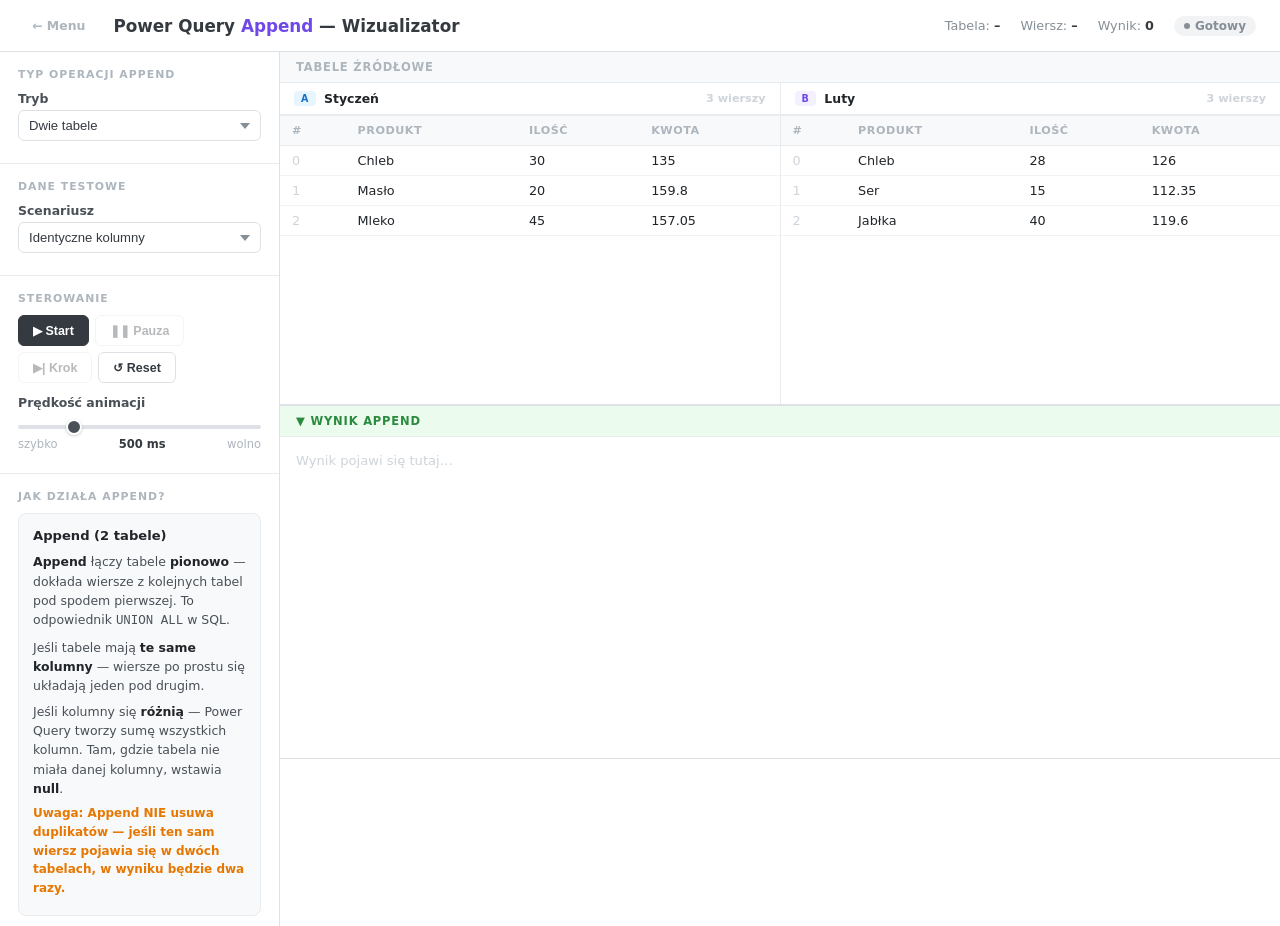
==== append/index.html @ 64590d94 "init" ====
<!DOCTYPE html>
<html lang="pl">
<head>
<meta charset="UTF-8">
<meta name="viewport" content="width=device-width, initial-scale=1.0">
<title>Append — Power Query Wizualizator</title>
<link rel="stylesheet" href="../shared/theme.css">
<link rel="stylesheet" href="append.css">
</head>
<body>

<div class="top-bar">
  <a href="../index.html" class="nav-back">&larr; Menu</a>
  <h1>Power Query <em>Append</em> — Wizualizator</h1>
  <div class="status-group">
    <span>Tabela: <span class="val" id="cntTable">–</span></span>
    <span>Wiersz: <span class="val" id="cntRow">–</span></span>
    <span>Wynik: <span class="val" id="cntResult">0</span></span>
    <span class="status-badge" id="statusBadge"><span class="dot"></span> <span id="statusText">Gotowy</span></span>
  </div>
</div>

<div class="app-layout">

  <aside class="sidebar">

    <div class="sidebar-section">
      <h3>Typ operacji Append</h3>
      <div class="field">
        <label for="appendMode">Tryb</label>
        <select id="appendMode">
          <option value="two" selected>Dwie tabele</option>
          <option value="three">Trzy lub więcej tabel</option>
        </select>
      </div>
    </div>

    <div class="sidebar-section">
      <h3>Dane testowe</h3>
      <div class="field">
        <label for="dataPreset">Scenariusz</label>
        <select id="dataPreset">
          <option value="same">Identyczne kolumny</option>
          <option value="partial">Częściowo różne kolumny</option>
          <option value="different">Zupełnie różne kolumny</option>
        </select>
      </div>
    </div>

    <div class="sidebar-section" id="tableCountSection" style="display:none;">
      <h3>Liczba tabel</h3>
      <div class="table-count-controls">
        <button class="btn" id="btnRemoveTable">−</button>
        <span class="count-label" id="tableCountLabel">3</span>
        <button class="btn" id="btnAddTable">+</button>
        <span style="font-size:0.75rem;color:var(--gray-500);margin-left:6px;">tabel(e)</span>
      </div>
    </div>

    <div class="sidebar-section">
      <h3>Sterowanie</h3>
      <div class="btn-group" style="margin-bottom:12px;">
        <button class="btn primary" id="btnStart">&#9654; Start</button>
        <button class="btn" id="btnPause" disabled>&#10074;&#10074; Pauza</button>
        <button class="btn" id="btnStep" disabled>&#9654;| Krok</button>
        <button class="btn" id="btnReset">&#8634; Reset</button>
      </div>
      <div class="field">
        <label>Prędkość animacji</label>
        <input type="range" id="speedSlider" min="100" max="2000" value="500" step="50">
        <div class="range-label"><span>szybko</span><span class="val" id="speedVal">500 ms</span><span>wolno</span></div>
      </div>
    </div>

    <div class="sidebar-section" style="flex:1;">
      <h3>Jak działa Append?</h3>
      <div class="edu-box" id="eduPanel"></div>
    </div>
  </aside>

  <div class="main-content">

    <div class="sources-area">
      <div class="sources-header">Tabele źródłowe</div>
      <div class="sources-scroll" id="sourcesScroll"></div>
    </div>

    <div class="result-area">
      <div class="result-header">&#9660; Wynik Append</div>
      <div class="result-scroll" id="resultScroll"></div>
    </div>

    <div class="log-area" id="logPanel"></div>
  </div>
</div>

<script src="../shared/engine.js"></script>
<script src="append.js"></script>
</body>
</html>
---- shared/theme.css ----
/* ============================================================
   SHARED THEME — Power Query Visualizers
   ============================================================ */
:root {
  --white: #ffffff;
  --gray-50: #f8f9fa;
  --gray-100: #f1f3f5;
  --gray-200: #e9ecef;
  --gray-300: #dee2e6;
  --gray-400: #ced4da;
  --gray-500: #adb5bd;
  --gray-600: #868e96;
  --gray-700: #495057;
  --gray-800: #343a40;
  --gray-900: #212529;

  --green: #2b8a3e;
  --green-light: #d3f9d8;
  --green-bg: #ebfbee;
  --red: #c92a2a;
  --red-light: #ffe3e3;
  --red-bg: #fff5f5;
  --blue: #1971c2;
  --blue-light: #d0ebff;
  --blue-bg: #e7f5ff;
  --purple: #7048e8;
  --purple-light: #e5dbff;
  --purple-bg: #f3f0ff;
  --orange: #e67700;
  --orange-light: #fff3bf;
  --orange-bg: #fff9db;

  --sidebar-w: 280px;
  --header-h: 52px;
}

* { margin: 0; padding: 0; box-sizing: border-box; }

body {
  font-family: 'Segoe UI', system-ui, -apple-system, sans-serif;
  background: var(--gray-50);
  color: var(--gray-900);
  min-height: 100vh;
  display: flex;
  flex-direction: column;
}

/* ---- TOP BAR ---- */
.top-bar {
  height: var(--header-h);
  background: var(--white);
  border-bottom: 1px solid var(--gray-300);
  display: flex;
  align-items: center;
  padding: 0 24px;
  gap: 16px;
  flex-shrink: 0;
  z-index: 10;
}
.top-bar h1 { font-size: 1.05rem; font-weight: 700; color: var(--gray-800); }
.top-bar h1 em { font-style: normal; }
.top-bar .nav-back {
  display: inline-flex; align-items: center; gap: 4px;
  font-size: 0.78rem; color: var(--gray-500); text-decoration: none;
  font-weight: 600; margin-right: 4px; padding: 4px 8px;
  border-radius: 5px; transition: all 0.12s;
}
.top-bar .nav-back:hover { background: var(--gray-100); color: var(--gray-700); }
.top-bar .status-group {
  margin-left: auto;
  display: flex; gap: 20px; font-size: 0.8rem; color: var(--gray-600); align-items: center;
}
.top-bar .status-group .val { font-weight: 700; color: var(--gray-800); }
.status-badge {
  display: inline-flex; align-items: center; gap: 5px;
  padding: 3px 10px; border-radius: 12px; font-size: 0.75rem; font-weight: 600;
  background: var(--gray-100); color: var(--gray-600);
}
.status-badge.running { background: var(--blue-light); color: var(--blue); }
.status-badge.done    { background: var(--green-light); color: var(--green); }
.status-badge.paused  { background: var(--orange-light); color: var(--orange); }
.status-badge .dot { width: 6px; height: 6px; border-radius: 50%; background: currentColor; }

/* ---- LAYOUT ---- */
.app-layout { display: flex; flex: 1; overflow: hidden; }

/* ---- SIDEBAR ---- */
.sidebar {
  width: var(--sidebar-w); min-width: var(--sidebar-w);
  background: var(--white); border-right: 1px solid var(--gray-300);
  display: flex; flex-direction: column; overflow-y: auto; flex-shrink: 0;
}
.sidebar-section {
  padding: 16px 18px 12px;
  border-bottom: 1px solid var(--gray-200);
}
.sidebar-section:last-child { border-bottom: none; }
.sidebar-section h3 {
  font-size: 0.68rem; text-transform: uppercase; letter-spacing: 1px;
  color: var(--gray-500); margin-bottom: 10px; font-weight: 700;
}

/* ---- FORM FIELDS ---- */
.field { margin-bottom: 10px; }
.field label {
  display: block; font-size: 0.78rem; color: var(--gray-700);
  margin-bottom: 4px; font-weight: 600;
}
.field select, .field input[type=range] { width: 100%; }

select {
  background: var(--white); color: var(--gray-800);
  border: 1px solid var(--gray-300); border-radius: 6px;
  padding: 7px 10px; font-size: 0.82rem; cursor: pointer;
  -webkit-appearance: none; appearance: none;
  background-image: url("data:image/svg+xml,%3Csvg width='10' height='6' xmlns='http://www.w3.org/2000/svg'%3E%3Cpath d='M0 0l5 6 5-6z' fill='%23868e96'/%3E%3C/svg%3E");
  background-repeat: no-repeat; background-position: right 10px center;
}
select:focus { outline: 2px solid var(--blue); outline-offset: -1px; border-color: var(--blue); }
select:hover { border-color: var(--gray-400); }

input[type=range] {
  -webkit-appearance: none; appearance: none;
  height: 4px; border-radius: 2px; background: var(--gray-300); outline: none; margin-top: 6px;
}
input[type=range]::-webkit-slider-thumb {
  -webkit-appearance: none; width: 16px; height: 16px; border-radius: 50%;
  background: var(--gray-700); cursor: pointer;
  border: 2px solid var(--white); box-shadow: 0 1px 3px rgba(0,0,0,0.2);
}
input[type=range]::-webkit-slider-thumb:hover { background: var(--gray-900); }

.range-label { display: flex; justify-content: space-between; margin-top: 4px; }
.range-label span { font-size: 0.72rem; color: var(--gray-500); }
.range-label .val { font-weight: 700; color: var(--gray-800); }

/* ---- BUTTONS ---- */
.btn-group { display: flex; flex-wrap: wrap; gap: 6px; }
.btn {
  padding: 7px 14px; border: 1px solid var(--gray-300); border-radius: 6px;
  background: var(--white); color: var(--gray-800); font-size: 0.78rem; font-weight: 600;
  cursor: pointer; transition: all 0.12s; display: inline-flex; align-items: center; gap: 4px;
}
.btn:hover { background: var(--gray-100); border-color: var(--gray-400); }
.btn:active { background: var(--gray-200); }
.btn:disabled { opacity: 0.35; cursor: default; pointer-events: none; }
.btn.primary { background: var(--gray-800); color: var(--white); border-color: var(--gray-800); }
.btn.primary:hover { background: var(--gray-900); }

/* ---- EDUCATION BOX ---- */
.edu-box {
  background: var(--gray-50); border: 1px solid var(--gray-200); border-radius: 8px;
  padding: 12px 14px; font-size: 0.78rem; line-height: 1.55; color: var(--gray-700);
}
.edu-box h4 { font-size: 0.82rem; font-weight: 700; color: var(--gray-900); margin-bottom: 6px; }
.edu-box p { margin-bottom: 6px; }
.edu-box .dup-note { color: var(--gray-600); font-size: 0.75rem; }
.edu-box .warn-note, .edu-box .warn { color: var(--orange); font-size: 0.75rem; font-weight: 600; }
.edu-box strong { color: var(--gray-900); }

/* ---- MAIN CONTENT ---- */
.main-content {
  flex: 1; display: flex; flex-direction: column; overflow: hidden; min-width: 0;
}

/* ---- DATA TABLES ---- */
.data-table { width: 100%; border-collapse: collapse; font-size: 0.8rem; }
.data-table th {
  position: sticky; top: 0; background: var(--gray-50);
  padding: 8px 12px; text-align: left; font-size: 0.7rem; font-weight: 700;
  text-transform: uppercase; letter-spacing: 0.5px; color: var(--gray-500);
  border-bottom: 1px solid var(--gray-200); z-index: 2;
}
.data-table td {
  padding: 7px 12px; border-bottom: 1px solid var(--gray-100);
  transition: background 0.2s, color 0.2s; font-variant-numeric: tabular-nums;
}
.data-table tbody tr:hover { background: var(--gray-50); }
.data-table tr.processed { color: var(--gray-400); }
.data-table tr.result-new {
  background: var(--green-light) !important;
  animation: rowFlash 0.6s ease-out;
}
.data-table td.null-val { color: var(--gray-400); font-style: italic; }

@keyframes rowFlash {
  0%   { background: var(--green) !important; color: white; }
  100% { background: var(--green-light) !important; color: inherit; }
}

/* ---- LOG PANEL ---- */
.log-area {
  height: 170px; min-height: 80px;
  border-top: 1px solid var(--gray-300); background: var(--white);
  overflow-y: auto; padding: 10px 16px;
  font-family: 'SF Mono', 'Cascadia Code', 'Fira Code', 'Consolas', monospace;
  font-size: 0.75rem; line-height: 1.65; flex-shrink: 0;
}
.log-area .log-line { padding: 1px 0; }
.log-line .step-num { color: var(--gray-400); margin-right: 8px; font-size: 0.7rem; }

/* ---- SCROLLBAR ---- */
::-webkit-scrollbar { width: 5px; height: 5px; }
::-webkit-scrollbar-track { background: transparent; }
::-webkit-scrollbar-thumb { background: var(--gray-300); border-radius: 3px; }
::-webkit-scrollbar-thumb:hover { background: var(--gray-400); }

/* ---- RESPONSIVE ---- */
@media (max-width: 1000px) {
  .sidebar { width: 240px; min-width: 240px; }
}
@media (max-width: 700px) {
  .app-layout { flex-direction: column; }
  .sidebar {
    width: 100%; min-width: auto; max-height: 320px;
    border-right: none; border-bottom: 1px solid var(--gray-300);
  }
}
---- append/append.css ----
/* ============================================================
   APPEND-SPECIFIC STYLES
   ============================================================ */
.top-bar h1 em { color: var(--purple); }

/* Override select focus color to purple for append */
.sidebar select:focus { outline-color: var(--purple); border-color: var(--purple); }

/* Override status badge running color to purple */
.status-badge.running { background: var(--purple-light); color: var(--purple); }

/* ---- Table count controls ---- */
.table-count-controls {
  display: flex; gap: 6px; align-items: center; margin-bottom: 10px;
}
.table-count-controls .btn { padding: 4px 10px; font-size: 0.75rem; }
.table-count-controls .count-label {
  font-size: 0.82rem; font-weight: 700; color: var(--gray-800); min-width: 16px; text-align: center;
}

/* ---- Source tables area (horizontal scroll) ---- */
.sources-area {
  flex: 1; display: flex; flex-direction: column; overflow: hidden; min-height: 0;
}
.sources-header {
  padding: 8px 16px; font-size: 0.72rem; font-weight: 700; text-transform: uppercase;
  letter-spacing: 0.8px; color: var(--gray-500); background: var(--gray-50);
  border-bottom: 1px solid var(--gray-200); flex-shrink: 0;
}
.sources-scroll {
  flex: 1; display: flex; overflow-x: auto; overflow-y: hidden; min-height: 0;
}

.source-panel {
  min-width: 280px; flex: 1; display: flex; flex-direction: column;
  border-right: 1px solid var(--gray-200); overflow: hidden;
}
.source-panel:last-child { border-right: none; }

.source-panel-header {
  padding: 8px 14px; font-size: 0.78rem; font-weight: 700;
  display: flex; align-items: center; gap: 8px;
  border-bottom: 2px solid var(--gray-200); background: var(--white); flex-shrink: 0;
}
.source-panel-header .tag {
  font-size: 0.6rem; padding: 2px 7px; border-radius: 4px;
  font-weight: 700; text-transform: uppercase; letter-spacing: 0.5px;
}
.source-panel-header .tag-a { background: var(--blue-bg); color: var(--blue); }
.source-panel-header .tag-b { background: var(--purple-bg); color: var(--purple); }
.source-panel-header .tag-c { background: var(--orange-bg); color: var(--orange); }
.source-panel-header .tag-extra { background: var(--gray-100); color: var(--gray-600); }

.source-panel-body { flex: 1; overflow-y: auto; background: var(--white); }

/* ---- Result area ---- */
.result-area {
  flex: 1; display: flex; flex-direction: column; overflow: hidden; min-height: 0;
  border-top: 2px solid var(--gray-300);
}
.result-header {
  padding: 8px 16px; font-size: 0.72rem; font-weight: 700; text-transform: uppercase;
  letter-spacing: 0.8px; color: var(--green); background: var(--green-bg);
  border-bottom: 1px solid var(--gray-200); flex-shrink: 0;
}
.result-scroll { flex: 1; overflow-y: auto; background: var(--white); }

/* ---- Append row states ---- */
.data-table tr.active-row   { background: var(--blue-bg) !important; }
.data-table tr.active-row-b { background: var(--purple-bg) !important; }
.data-table tr.active-row-c { background: var(--orange-bg) !important; }
.data-table tr.copied        { background: var(--green-light) !important; animation: rowFlash 0.5s ease-out; }
.data-table td.added-col     { background: var(--orange-bg); }

/* ---- Column badge ---- */
.col-badge {
  display: inline-block; font-size: 0.6rem; padding: 1px 5px; border-radius: 3px;
  margin-left: 4px; font-weight: 600; vertical-align: middle;
}
.col-badge.new    { background: var(--orange-light); color: var(--orange); }
.col-badge.shared { background: var(--green-bg); color: var(--green); }

/* ---- Log colors ---- */
.log-line .copy-action   { color: var(--green); font-weight: 600; }
.log-line .header-action { color: var(--purple); font-weight: 600; }
.log-line .null-action   { color: var(--orange); font-weight: 600; }
.log-line .phase         { color: var(--gray-800); font-weight: 700; }
.log-line .info          { color: var(--gray-600); }

/* ---- Responsive ---- */
@media (max-width: 900px) {
  .source-panel { min-width: 220px; }
}
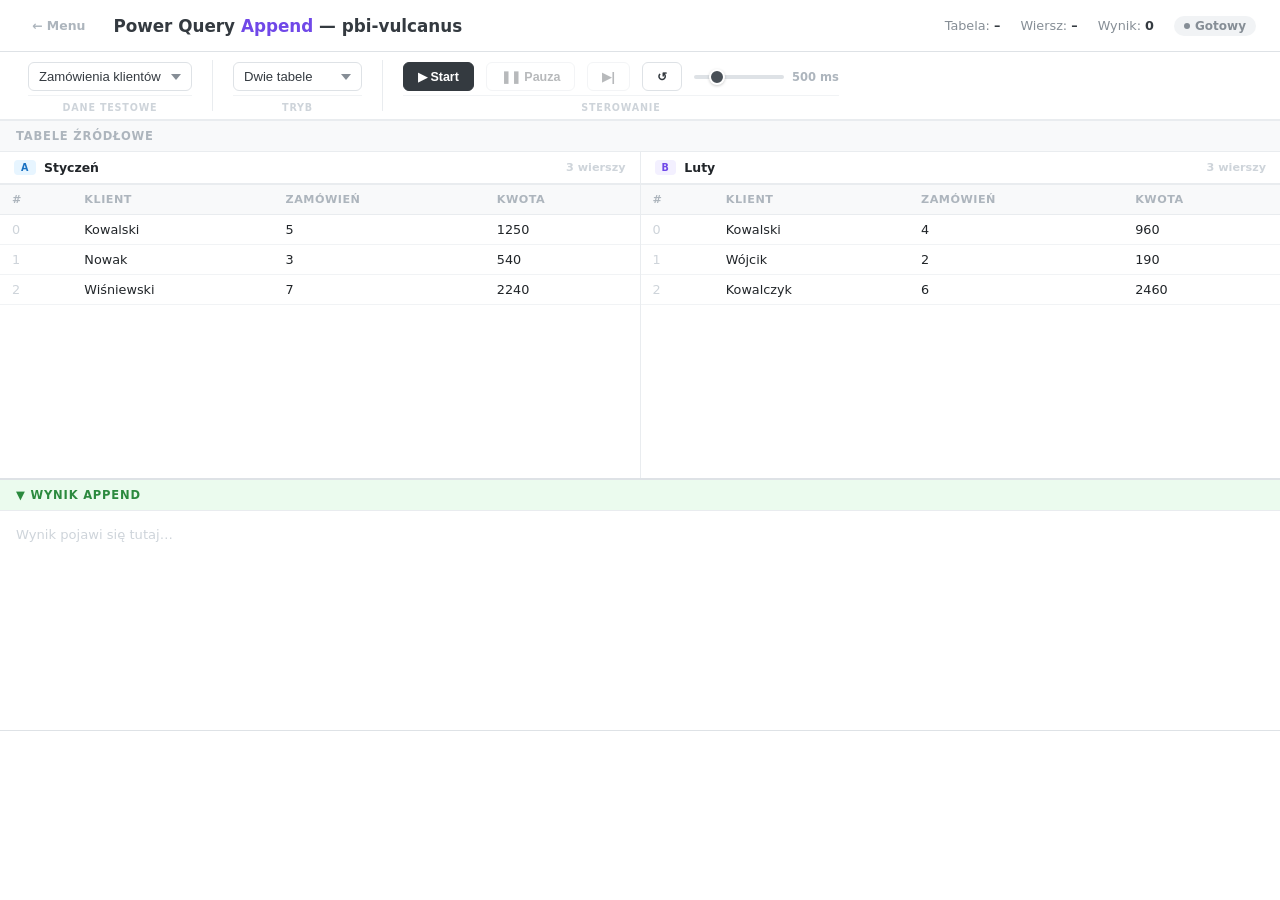
==== commit 9061e977: "release v1.00" ====
--- a/append/index.html
+++ b/append/index.html
@@ -3,7 +3,7 @@
 <head>
 <meta charset="UTF-8">
 <meta name="viewport" content="width=device-width, initial-scale=1.0">
-<title>Append — Power Query Wizualizator</title>
+<title>Append — pbi-vulcanus</title>
 <link rel="stylesheet" href="../shared/theme.css">
 <link rel="stylesheet" href="append.css">
 </head>
@@ -11,7 +11,7 @@
 
 <div class="top-bar">
   <a href="../index.html" class="nav-back">&larr; Menu</a>
-  <h1>Power Query <em>Append</em> — Wizualizator</h1>
+  <h1>Power Query <em>Append</em> &mdash; pbi-vulcanus</h1>
   <div class="status-group">
     <span>Tabela: <span class="val" id="cntTable">–</span></span>
     <span>Wiersz: <span class="val" id="cntRow">–</span></span>
@@ -22,66 +22,56 @@
 
 <div class="app-layout">
 
-  <aside class="sidebar">
+  <div class="ribbon">
+    <div class="ribbon-section">
+      <div class="ribbon-group">
+        <select id="dataPreset">
+          <option value="orders">Zam&#243;wienia klient&#243;w</option>
+          <option value="products">Produkty i sprzeda&#380;</option>
+          <option value="suppliers">Dostawcy i magazyn</option>
+        </select>
+      </div>
+      <div class="ribbon-section-label">Dane testowe</div>
+    </div>
 
-    <div class="sidebar-section">
-      <h3>Typ operacji Append</h3>
-      <div class="field">
-        <label for="appendMode">Tryb</label>
+    <div class="ribbon-divider"></div>
+
+    <div class="ribbon-section">
+      <div class="ribbon-group">
         <select id="appendMode">
           <option value="two" selected>Dwie tabele</option>
-          <option value="three">Trzy lub więcej tabel</option>
+          <option value="three">Trzy lub wi&#281;cej</option>
         </select>
+        <div class="table-count-controls" id="tableCountControls" style="display:none;">
+          <button class="btn" id="btnRemoveTable">&minus;</button>
+          <span class="count-label" id="tableCountLabel">3</span>
+          <button class="btn" id="btnAddTable">+</button>
+        </div>
       </div>
+      <div class="ribbon-section-label">Tryb</div>
     </div>
 
-    <div class="sidebar-section">
-      <h3>Dane testowe</h3>
-      <div class="field">
-        <label for="dataPreset">Scenariusz</label>
-        <select id="dataPreset">
-          <option value="same">Identyczne kolumny</option>
-          <option value="partial">Częściowo różne kolumny</option>
-          <option value="different">Zupełnie różne kolumny</option>
-        </select>
+    <div class="ribbon-divider"></div>
+
+    <div class="ribbon-section">
+      <div class="ribbon-group">
+        <button class="btn primary" id="btnStart">&#9654; Start</button>
+        <button class="btn" id="btnPause" disabled>&#10074;&#10074;</button>
+        <button class="btn" id="btnStep" disabled>&#9654;|</button>
+        <button class="btn" id="btnReset">&#8634;</button>
+        <div class="speed-control">
+          <input type="range" id="speedSlider" min="100" max="2000" value="500" step="50">
+          <span class="speed-val" id="speedVal">500 ms</span>
+        </div>
       </div>
+      <div class="ribbon-section-label">Sterowanie</div>
     </div>
-
-    <div class="sidebar-section" id="tableCountSection" style="display:none;">
-      <h3>Liczba tabel</h3>
-      <div class="table-count-controls">
-        <button class="btn" id="btnRemoveTable">−</button>
-        <span class="count-label" id="tableCountLabel">3</span>
-        <button class="btn" id="btnAddTable">+</button>
-        <span style="font-size:0.75rem;color:var(--gray-500);margin-left:6px;">tabel(e)</span>
-      </div>
-    </div>
-
-    <div class="sidebar-section">
-      <h3>Sterowanie</h3>
-      <div class="btn-group" style="margin-bottom:12px;">
-        <button class="btn primary" id="btnStart">&#9654; Start</button>
-        <button class="btn" id="btnPause" disabled>&#10074;&#10074; Pauza</button>
-        <button class="btn" id="btnStep" disabled>&#9654;| Krok</button>
-        <button class="btn" id="btnReset">&#8634; Reset</button>
-      </div>
-      <div class="field">
-        <label>Prędkość animacji</label>
-        <input type="range" id="speedSlider" min="100" max="2000" value="500" step="50">
-        <div class="range-label"><span>szybko</span><span class="val" id="speedVal">500 ms</span><span>wolno</span></div>
-      </div>
-    </div>
-
-    <div class="sidebar-section" style="flex:1;">
-      <h3>Jak działa Append?</h3>
-      <div class="edu-box" id="eduPanel"></div>
-    </div>
-  </aside>
+  </div>
 
   <div class="main-content">
 
     <div class="sources-area">
-      <div class="sources-header">Tabele źródłowe</div>
+      <div class="sources-header">Tabele &#378;r&#243;d&#322;owe</div>
       <div class="sources-scroll" id="sourcesScroll"></div>
     </div>
 
@@ -94,6 +84,7 @@
   </div>
 </div>
 
+<script src="../shared/datasets.js"></script>
 <script src="../shared/engine.js"></script>
 <script src="append.js"></script>
 </body>
--- a/shared/theme.css
+++ b/shared/theme.css
@@ -30,7 +30,6 @@
   --orange-light: #fff3bf;
   --orange-bg: #fff9db;
 
-  --sidebar-w: 280px;
   --header-h: 52px;
 }
 
@@ -81,23 +80,109 @@
 .status-badge.paused  { background: var(--orange-light); color: var(--orange); }
 .status-badge .dot { width: 6px; height: 6px; border-radius: 50%; background: currentColor; }
 
+/* ---- RIBBON (replaces sidebar) ---- */
+.ribbon {
+  display: flex;
+  align-items: stretch;
+  background: var(--white);
+  border-bottom: 2px solid var(--gray-200);
+  padding: 0 8px;
+  flex-shrink: 0;
+  gap: 0;
+}
+.ribbon-section {
+  display: flex;
+  flex-direction: column;
+  padding: 10px 20px 6px;
+}
+.ribbon-section-label {
+  font-size: 0.6rem;
+  text-transform: uppercase;
+  letter-spacing: 0.8px;
+  color: var(--gray-400);
+  font-weight: 700;
+  text-align: center;
+  padding-top: 6px;
+  margin-top: 4px;
+  border-top: 1px solid var(--gray-100);
+  flex-shrink: 0;
+}
+.ribbon-group {
+  display: flex;
+  align-items: center;
+  gap: 12px;
+  flex: 1;
+}
+.ribbon-divider {
+  width: 1px;
+  background: var(--gray-200);
+  align-self: stretch;
+  margin: 8px 0;
+  flex-shrink: 0;
+}
+
+/* Ribbon controls */
+.ribbon select {
+  padding: 6px 30px 6px 10px;
+  font-size: 0.82rem;
+}
+.ribbon .btn {
+  padding: 6px 14px;
+  font-size: 0.78rem;
+  white-space: nowrap;
+}
+.ribbon .join-desc {
+  font-size: 0.76rem;
+  color: var(--gray-600);
+  max-width: 340px;
+  line-height: 1.4;
+  white-space: nowrap;
+  overflow: hidden;
+  text-overflow: ellipsis;
+}
+.ribbon .speed-control {
+  display: flex;
+  align-items: center;
+  gap: 8px;
+}
+.ribbon .speed-control input[type=range] {
+  width: 90px;
+  margin: 0;
+}
+.ribbon .speed-control .speed-val {
+  font-size: 0.72rem;
+  font-weight: 600;
+  color: var(--gray-500);
+  min-width: 42px;
+  text-align: right;
+}
+.ribbon .hint {
+  font-size: 0.76rem;
+  color: var(--gray-500);
+}
+
+/* Fuzzy controls inline */
+.fuzzy-controls { display: none; align-items: center; gap: 8px; }
+.fuzzy-controls.visible { display: flex; }
+.fuzzy-controls label { font-size: 0.76rem; color: var(--gray-600); white-space: nowrap; }
+.fuzzy-controls input[type=range] { width: 80px; margin: 0; }
+.fuzzy-controls .speed-val { font-size: 0.72rem; color: var(--gray-500); min-width: 32px; }
+
+/* Table count controls inline */
+.table-count-controls {
+  display: flex; align-items: center; gap: 8px;
+}
+.table-count-controls .btn { padding: 4px 12px; font-size: 0.82rem; }
+.table-count-controls .count-label {
+  font-size: 0.88rem; font-weight: 700; min-width: 22px; text-align: center;
+}
+
 /* ---- LAYOUT ---- */
-.app-layout { display: flex; flex: 1; overflow: hidden; }
-
-/* ---- SIDEBAR ---- */
-.sidebar {
-  width: var(--sidebar-w); min-width: var(--sidebar-w);
-  background: var(--white); border-right: 1px solid var(--gray-300);
-  display: flex; flex-direction: column; overflow-y: auto; flex-shrink: 0;
-}
-.sidebar-section {
-  padding: 16px 18px 12px;
-  border-bottom: 1px solid var(--gray-200);
-}
-.sidebar-section:last-child { border-bottom: none; }
-.sidebar-section h3 {
-  font-size: 0.68rem; text-transform: uppercase; letter-spacing: 1px;
-  color: var(--gray-500); margin-bottom: 10px; font-weight: 700;
+.app-layout { display: flex; flex-direction: column; flex: 1; overflow: hidden; }
+
+/* ---- MAIN CONTENT ---- */
+.main-content {
+  flex: 1; display: flex; flex-direction: column; overflow: hidden; min-width: 0;
 }
 
 /* ---- FORM FIELDS ---- */
@@ -147,7 +232,7 @@
 .btn.primary { background: var(--gray-800); color: var(--white); border-color: var(--gray-800); }
 .btn.primary:hover { background: var(--gray-900); }
 
-/* ---- EDUCATION BOX ---- */
+/* ---- EDUCATION BOX (kept for possible use) ---- */
 .edu-box {
   background: var(--gray-50); border: 1px solid var(--gray-200); border-radius: 8px;
   padding: 12px 14px; font-size: 0.78rem; line-height: 1.55; color: var(--gray-700);
@@ -157,11 +242,6 @@
 .edu-box .dup-note { color: var(--gray-600); font-size: 0.75rem; }
 .edu-box .warn-note, .edu-box .warn { color: var(--orange); font-size: 0.75rem; font-weight: 600; }
 .edu-box strong { color: var(--gray-900); }
-
-/* ---- MAIN CONTENT ---- */
-.main-content {
-  flex: 1; display: flex; flex-direction: column; overflow: hidden; min-width: 0;
-}
 
 /* ---- DATA TABLES ---- */
 .data-table { width: 100%; border-collapse: collapse; font-size: 0.8rem; }
@@ -206,13 +286,8 @@
 ::-webkit-scrollbar-thumb:hover { background: var(--gray-400); }
 
 /* ---- RESPONSIVE ---- */
-@media (max-width: 1000px) {
-  .sidebar { width: 240px; min-width: 240px; }
-}
-@media (max-width: 700px) {
-  .app-layout { flex-direction: column; }
-  .sidebar {
-    width: 100%; min-width: auto; max-height: 320px;
-    border-right: none; border-bottom: 1px solid var(--gray-300);
-  }
-}
+@media (max-width: 900px) {
+  .ribbon { flex-wrap: wrap; }
+  .ribbon-section { padding: 6px 12px 4px; }
+  .ribbon .join-desc { display: none; }
+}
--- a/append/append.css
+++ b/append/append.css
@@ -3,20 +3,10 @@
    ============================================================ */
 .top-bar h1 em { color: var(--purple); }
 
-/* Override select focus color to purple for append */
-.sidebar select:focus { outline-color: var(--purple); border-color: var(--purple); }
-
 /* Override status badge running color to purple */
 .status-badge.running { background: var(--purple-light); color: var(--purple); }
 
-/* ---- Table count controls ---- */
-.table-count-controls {
-  display: flex; gap: 6px; align-items: center; margin-bottom: 10px;
-}
-.table-count-controls .btn { padding: 4px 10px; font-size: 0.75rem; }
-.table-count-controls .count-label {
-  font-size: 0.82rem; font-weight: 700; color: var(--gray-800); min-width: 16px; text-align: center;
-}
+/* table-count-controls are now in shared theme.css */
 
 /* ---- Source tables area (horizontal scroll) ---- */
 .sources-area {
@@ -82,9 +72,9 @@
 
 /* ---- Log colors ---- */
 .log-line .copy-action   { color: var(--green); font-weight: 600; }
-.log-line .header-action { color: var(--purple); font-weight: 600; }
-.log-line .null-action   { color: var(--orange); font-weight: 600; }
-.log-line .phase         { color: var(--gray-800); font-weight: 700; }
+.log-line .header-action { color: var(--gray-600); font-weight: 600; }
+.log-line .null-action   { color: var(--red); font-weight: 600; }
+.log-line .phase         { color: var(--gray-600); font-weight: 700; }
 .log-line .info          { color: var(--gray-600); }
 
 /* ---- Responsive ---- */
